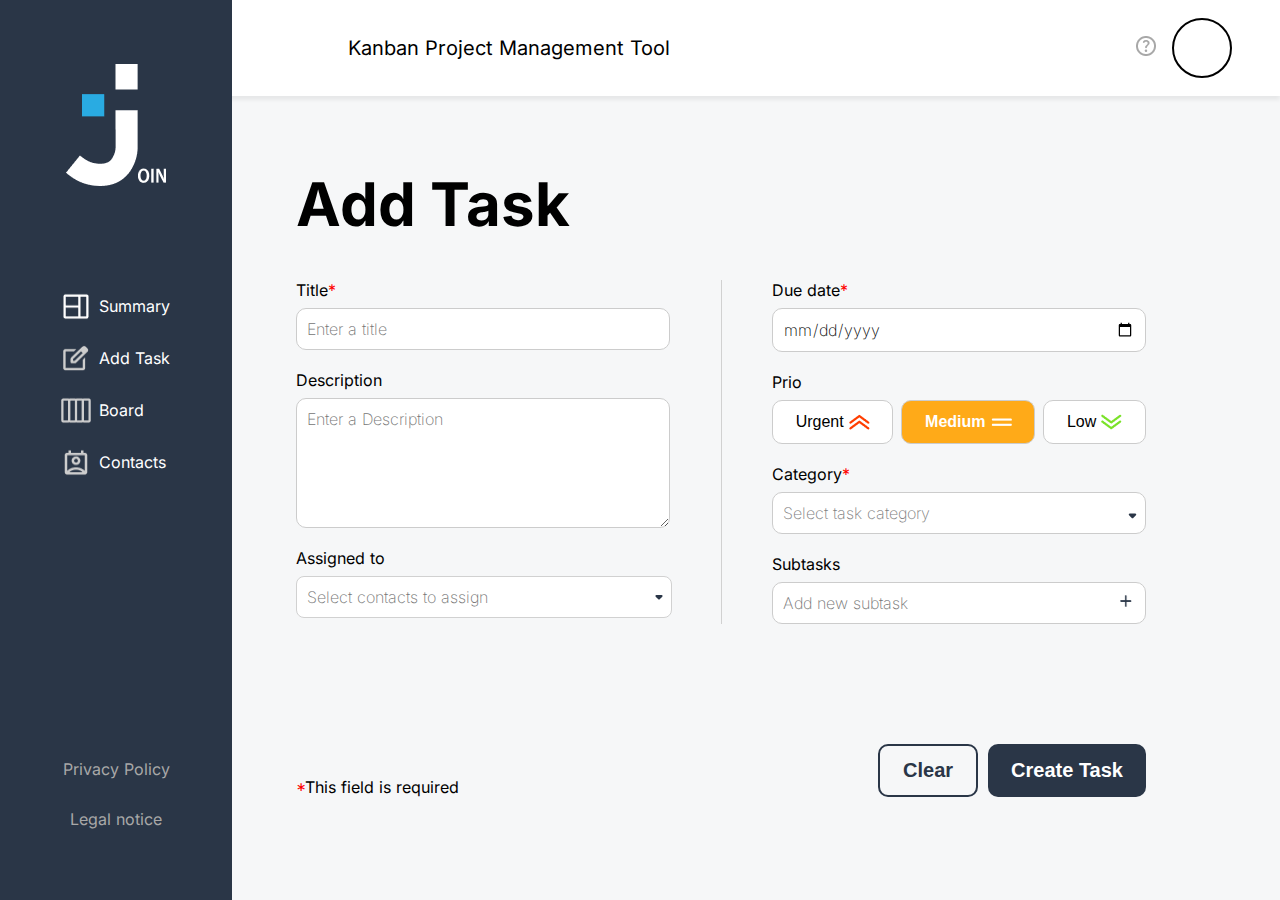
==== html/addTask.html @ 67358643 "contacts responsive anpassung" ====
<!DOCTYPE html>
<html lang="en">

<head>
    <meta charset="UTF-8">
    <meta name="viewport" content="width=device-width, initial-scale=1.0">
    <link rel="icon" type="image/png" href="../assets/img/logo_white.png" />
    <link rel="stylesheet" href="../standard.css">
    <link rel="stylesheet" href="../css/header.css">
    <link rel="stylesheet" href="../css/sidebar.css">
    <link rel="stylesheet" href="../css/fonts.css">
    <link rel="stylesheet" href="../css/addTask.css">
    <link rel="stylesheet" href="../responsiv/addTask_responsiv.css">
    <link rel="stylesheet" href="../responsiv/header_responsiv.css">
    <link rel="stylesheet" href="../responsiv/sidebar_responsiv.css">
    <script defer src="../script/include.js"></script>
    <script defer src="../script/sidebar.js"></script>
    <script defer src="../script/addTask.js"></script>
    <script src="../templates/addTask_templates.js"></script>
    <script src="../script/database.js"></script>
    <script src="../script/header.js"></script>
    <title>Join</title>
</head>

<body onload="includeHTML(); init()">
    <header>
        <div w3-include-html="header.html"></div>
    </header>

    <aside>
        <div w3-include-html="sidebar.html"></div>
    </aside>

    <main>
        <section class="task-form-section">
            <div class="task-container">
                <h1 class="headline">Add Task</h2>
                <form name="taskForm">
                    <div class="form-left">
                        <div class="form-group">
                            <label for="title">Title<span class="required">*</span></label>
                            <input type="text" id="title" name="title" placeholder="Enter a title">
                        </div>
        
                        <div class="form-group">
                            <label for="description">Description</label>
                            <textarea id="description" name="description" placeholder="Enter a Description"></textarea>
                        </div>
        
                        <div class="form-group">
                            <label for="assigned">Assigned to</label>
                            <div id="inputAssigned" class="assigned-input d-flex-y">
                                <input id="assignedInput" onclick="assignedListToogle()" onkeyup="assignedSearch(); inputValueCheck()" placeholder="Select contacts to assign" type="text">
                                <img id="assignedImage" onclick="assignedListToogle()" src="../assets/icon/arrow_drop_downaa.svg" alt="Down">
                            </div>
                            <div id="assignedList" class="assigned-list d-none">

                            </div>
                            <div id="selectedUser" class="selectedUser d-none">
                                   
                            </div>
                        </div>
                    </div>
                    <div class="break-between"></div>
                    <div class="form-right">
                        <div class="form-group">
                            <label for="due-date">Due date<span class="required">*</span></label>
                            <input type="date" id="due-date" name="due-date" placeholder="dd/mm/yyyy" oninput="validateDate()" required>
                        </div>
                   
                        <div class="form-group">
                            <label>Prio</label>
                            <div class="prio-group">
                                <button onclick="changePrio('Urgent')" id="btn-urgent" type="button" class="prio d-flex">Urgent
                                    <img src="../assets/img/urgentsym.png" alt="">
                                </button>
                                <button onclick="changePrio('Medium')" id="btn-medium" type="button" class="prio d-flex">Medium
                                    <img src="../assets/img/mediumsym.png" alt="">
                                </button>
                                <button onclick="changePrio('Low')" id="btn-low" type="button" class="prio d-flex">Low
                                    <img src="../assets/img/lowsym.png" alt="">
                                </button>
                            </div>
                        </div>
                        
                        <div class="form-group">
                            <label for="category">Category<span class="required">*</span></label>
                            <select id="category" name="category" required>
                                <option value="" disabled selected>Select task category</option>
                                <option>User Story</option>
                                <option>Technical Task</option>
                            </select>
                        </div>
        
                        <div class="form-group-subtask">
                            <label for="subtasks">Subtasks</label>
                            <div class="subtask-connect">
                                <input type="text" id="subtasks" name="subtasks" placeholder="Add new subtask" onclick="showSubtaskActionButtons()">
                                <div class="subtask-img">
                                    <img id="plus-icon" src="../assets/img/plusicon.png" alt="Add subtask" onclick="showSubtaskActionButtons()">
                                    <div id="subtask-action-buttons" style="display:none;">
                                        <img src="../assets/img/check.png" alt="Save subtask" onclick="addSubtask()">
                                        <div class="small-break-between"></div>
                                        <img src="../assets/img/close.svg" alt="Clear input" onclick="clearSubtaskInput()">
                                    </div>
                                </div>
                            </div>
                            <ul id="subtask-list"></ul>
                        </div>
                    </div>
                </form>
                <div class="addtask-footer">
                    <div><span class="required">*</span><span>This field is required</span></div>
                    <div class="form-actions">
                        <button type="button" class="clear" onclick="clearForm()">Clear</button>
                        <button type="submit" class="create-task" onclick="submitForm()">Create Task</button>
                    </div>
                </div>
            </div>
        </section>
    </main>
    <div id="success-popup" class="popup d-none">
        <div class="popup-content">
            <p>Task added to board</p><img src="../assets/icon/board.png" alt="">
        </div>
    </div>
</body>
</html>
---- standard.css ----
body {
  margin: 0;
  box-sizing: border-box;
  scroll-behavior: smooth;
  background-color: var(--lightgrey);
  font-family: 'Inter', sans-serif;
}

:root {
  --darkblue: #2a3647;
  --darkblueMenu: #091931;
  --lightblue: #29abe2;
  --blue: #0038ff;
  --bluelight: #1fd7c1;
  --textwhite: #ffffff;
  --textblack: #000000;
  --middlegrey: #d1d1d1;
  --lightgrey: #f6f7f8;
  --red: #ff3d00;
  --bluehover: #29ABE2;
  --green: #7ae229;
  --orange: #ffa800;
  --grey: #A8A8A8;
  --bluegrey: #2e3d51;
}


.headerline {
  font-size: 60px;
  font-weight: 700;
}

.btn {
  border-radius: 10px;
  padding-left: 8px;
  padding-right: 8px;
}

.d-flex {
  display: flex;
  justify-content: center;
  align-items: center;
}

.width100 {
  width: 100%;
}

.height100 {
  height: 100%;
}

.d-flex-x {
  display: flex;
  justify-content: center;
}

.d-flex-y {
  display: flex;
  align-items: center;
}

.d-none {
  display: none !important;
}

.border-unset {
  border: unset;
}

.padding-left20 {
  padding-left: 20px;
}

.padding-right20 {
  padding-right: 20px;
}

.padding20 {
  padding: 20px;
}

.margin0 {
  margin: 0;
}

a {
  text-decoration: none;
}

.headline {
  font-size: 60px;
  font-weight: 700;
}

content {
  max-width: 1440px;
}

body {
  --sb-track-color: transparent;
  --sb-thumb-color: var(--middlegrey);
  --sb-size: 5px;
  --sb-horizontal-size: 5px;
}

body::-webkit-scrollbar {
  width: var(--sb-size);
  height: var(--sb-horizontal-size);
}

body::-webkit-scrollbar-track {
  background: var(--sb-track-color);
  border-radius: 0px;
}

body::-webkit-scrollbar-thumb {
  background: var(--sb-thumb-color);
  border-radius: 16px;
}

::-webkit-scrollbar {
  width: var(--sb-size);
  height: var(--sb-horizontal-size);
}

::-webkit-scrollbar-track {
  background: var(--sb-track-color);
  border-radius: 0px;
}

::-webkit-scrollbar-thumb {
  background: var(--middlegrey);
  border-radius: 16px;
}

@supports not selector(::-webkit-scrollbar) {
  body {
    scrollbar-color: var(--sb-thumb-color) var(--sb-track-color);
  }
}
---- css/header.css ----
.header-content {
    display: flex;
    justify-content: space-between;
    align-items: center;
    height: 96px;
    padding-right: 40px;
    padding-left: 348px;
    box-shadow: 0px 4px 4px 0px #00000010;
    background-color: var(--textwhite);
}

.header-content {
    font-size: 20px;
    font-weight: 400;
    color: black;
}



.mobile-logo {
    display: none;
}

.header-right {
    display: flex;
    align-items: center;
    width: 104px;
    height: 56px;
    gap: 16px;
    cursor: pointer;
}

.header-right img:hover {
    transform: scale(1.2);
}

.user-letter {
    display: flex;
    justify-content: center;
    align-items: center;
    border: 2px solid black;
    border-radius: 100%;
    width: 56px;
    height: 56px;
}

.user-letter:hover {
    background-color: var(--lightgrey);
}

.user-letter h2 {
    display: flex;
    justify-content: center;
    align-items: center;
    width: 28px;
    height: 14px;
    color: #29ABE2;
    font-size: 24px;
}

.logout-menu {
    position: absolute;
    right: 20px;
    display: flex;
    flex-direction: column;
    align-items: center;
    gap: 8px;
    background-color: var(--darkblue);
    padding: 10px;
    border-radius: 15px 0px 15px 15px;
    z-index: 1000;
}

.logout {
    width: 150px;
    text-align: center;
    padding: 8px 16px;
}

.show-logout-mobile {
    position: absolute;
    right: 20px;
    display: flex;
    flex-direction: column;
    align-items: center;
    gap: 8px;
    background-color: var(--darkblue);
    padding: 10px;
    border-radius: 15px 0px 15px 15px;
    animation: show 0.5s ease 0s 1 normal forwards;
}

@keyframes show {
    0% {
        opacity: 0;
        transform: translateX(100%);
    }

    100% {
        opacity: 1;
        transform: translateX(0);
    }
}

.exit-logout-mobile {
    animation: end 0.5s ease 0s 1 normal forwards;
}

@keyframes end {
    0% {
        opacity: 1;
        transform: translateX(0px);
    }

    100% {
        opacity: 0;
        transform: translateX(100%);
    }
}

.logout:hover {
    background-color: var(--bluegrey);
}

.logout a {
    width: 100%;
    font-weight: 400;
    color: var(--grey);
    cursor: pointer;
}
---- css/sidebar.css ----
.sidebar-content {
  position: fixed;
  top: 0;
  display: flex;
  flex-direction: column;
  justify-content: space-between;
  align-items: center;
  width: 232px;
  height: 100vh;
  background-color: var(--darkblue);
}

.sidebar-guest {
  position: fixed;
  top: 0;
  display: flex;
  flex-direction: column;
  justify-content: space-between;
  align-items: center;
  width: 232px;
  height: 100vh;
  background-color: var(--darkblue);
}

.logo {
  flex-direction: column;
  gap: 90px;
  padding-top: 64px;
}

.sidebar-menu {
  width: 100%;
  gap: 15px;
  padding: 0;
}

.menu-content {
  display: flex;
  align-items: center;
  color: var(--textwhite);
  gap: 8px;
  width: 100%;
}

.menu-content:hover {
  background-color: var(--bluegrey);
}

.active {
  background-color: #091931 !important;
  color: white;
}

.menu-content img {
  width: 30px;
  height: 30px;
}

.menu-content p {
  width: 72px;
  font-size: 16px;
  font-weight: 400;
}

.info {
  flex-direction: column;
  gap: 15px;
  padding-bottom: 64px;
}

.info a {
  display: flex;
  align-items: center;
  justify-content: center;
  width: 100%;
  height: 35px;
  font-size: 16px;
  font-weight: 400;
  color: var(--grey);
}

.info p {
  margin: 0;
  font-size: 16px;
  font-weight: 400;
}

.info p:hover {
  color: var(--lightblue);
  transform: scale(1.06);
}
---- css/fonts.css ----
/* inter-200 - latin */
@font-face {
    font-display: swap;
    /* Check https://developer.mozilla.org/en-US/docs/Web/CSS/@font-face/font-display for other options. */
    font-family: 'Inter';
    font-style: normal;
    font-weight: 200;
    src: url('../assets/fonts/inter-v18-latin-200.eot');
    /* IE9 Compat Modes */
    src: url('../assets/fonts/inter-v18-latin-200.eot?#iefix') format('embedded-opentype'),
        /* IE6-IE8 */
        url('../assets/fonts/inter-v18-latin-200.woff2') format('woff2'),
        /* Chrome 36+, Opera 23+, Firefox 39+, Safari 12+, iOS 10+ */
        url('../assets/fonts/inter-v18-latin-200.woff') format('woff'),
        /* Chrome 5+, Firefox 3.6+, IE 9+, Safari 5.1+, iOS 5+ */
        url('../assets/fonts/inter-v18-latin-200.ttf') format('truetype'),
        /* Chrome 4+, Firefox 3.5+, IE 9+, Safari 3.1+, iOS 4.2+, Android Browser 2.2+ */
        url('../assets/fonts/inter-v18-latin-200.svg#Inter') format('svg');
    /* Legacy iOS */
}

/* inter-regular - latin */
@font-face {
    font-display: swap;
    /* Check https://developer.mozilla.org/en-US/docs/Web/CSS/@font-face/font-display for other options. */
    font-family: 'Inter';
    font-style: normal;
    font-weight: 400;
    src: url('../assets/fonts/inter-v18-latin-regular.eot');
    /* IE9 Compat Modes */
    src: url('../assets/fonts/inter-v18-latin-regular.eot?#iefix') format('embedded-opentype'),
        /* IE6-IE8 */
        url('../assets/fonts/inter-v18-latin-regular.woff2') format('woff2'),
        /* Chrome 36+, Opera 23+, Firefox 39+, Safari 12+, iOS 10+ */
        url('../assets/fonts/inter-v18-latin-regular.woff') format('woff'),
        /* Chrome 5+, Firefox 3.6+, IE 9+, Safari 5.1+, iOS 5+ */
        url('../assets/fonts/inter-v18-latin-regular.ttf') format('truetype'),
        /* Chrome 4+, Firefox 3.5+, IE 9+, Safari 3.1+, iOS 4.2+, Android Browser 2.2+ */
        url('../assets/fonts/inter-v18-latin-regular.svg#Inter') format('svg');
    /* Legacy iOS */
}

/* inter-600 - latin */
@font-face {
    font-display: swap;
    /* Check https://developer.mozilla.org/en-US/docs/Web/CSS/@font-face/font-display for other options. */
    font-family: 'Inter';
    font-style: normal;
    font-weight: 600;
    src: url('../assets/fonts/inter-v18-latin-600.eot');
    /* IE9 Compat Modes */
    src: url('../assets/fonts/inter-v18-latin-600.eot?#iefix') format('embedded-opentype'),
        /* IE6-IE8 */
        url('../assets/fonts/inter-v18-latin-600.woff2') format('woff2'),
        /* Chrome 36+, Opera 23+, Firefox 39+, Safari 12+, iOS 10+ */
        url('../assets/fonts/inter-v18-latin-600.woff') format('woff'),
        /* Chrome 5+, Firefox 3.6+, IE 9+, Safari 5.1+, iOS 5+ */
        url('../assets/fonts/inter-v18-latin-600.ttf') format('truetype'),
        /* Chrome 4+, Firefox 3.5+, IE 9+, Safari 3.1+, iOS 4.2+, Android Browser 2.2+ */
        url('../assets/fonts/inter-v18-latin-600.svg#Inter') format('svg');
    /* Legacy iOS */
}

/* inter-700 - latin */
@font-face {
    font-display: swap;
    /* Check https://developer.mozilla.org/en-US/docs/Web/CSS/@font-face/font-display for other options. */
    font-family: 'Inter';
    font-style: normal;
    font-weight: 700;
    src: url('../assets/fonts/inter-v18-latin-700.eot');
    /* IE9 Compat Modes */
    src: url('../assets/fonts/inter-v18-latin-700.eot?#iefix') format('embedded-opentype'),
        /* IE6-IE8 */
        url('../assets/fonts/inter-v18-latin-700.woff2') format('woff2'),
        /* Chrome 36+, Opera 23+, Firefox 39+, Safari 12+, iOS 10+ */
        url('../assets/fonts/inter-v18-latin-700.woff') format('woff'),
        /* Chrome 5+, Firefox 3.6+, IE 9+, Safari 5.1+, iOS 5+ */
        url('../assets/fonts/inter-v18-latin-700.ttf') format('truetype'),
        /* Chrome 4+, Firefox 3.5+, IE 9+, Safari 3.1+, iOS 4.2+, Android Browser 2.2+ */
        url('../assets/fonts/inter-v18-latin-700.svg#Inter') format('svg');
    /* Legacy iOS */
}

/* inter-800 - latin */
@font-face {
    font-display: swap;
    /* Check https://developer.mozilla.org/en-US/docs/Web/CSS/@font-face/font-display for other options. */
    font-family: 'Inter';
    font-style: normal;
    font-weight: 800;
    src: url('../assets/fonts/inter-v18-latin-800.eot');
    /* IE9 Compat Modes */
    src: url('../assets/fonts/inter-v18-latin-800.eot?#iefix') format('embedded-opentype'),
        /* IE6-IE8 */
        url('../assets/fonts/inter-v18-latin-800.woff2') format('woff2'),
        /* Chrome 36+, Opera 23+, Firefox 39+, Safari 12+, iOS 10+ */
        url('../assets/fonts/inter-v18-latin-800.woff') format('woff'),
        /* Chrome 5+, Firefox 3.6+, IE 9+, Safari 5.1+, iOS 5+ */
        url('../assets/fonts/inter-v18-latin-800.ttf') format('truetype'),
        /* Chrome 4+, Firefox 3.5+, IE 9+, Safari 3.1+, iOS 4.2+, Android Browser 2.2+ */
        url('../assets/fonts/inter-v18-latin-800.svg#Inter') format('svg');
    /* Legacy iOS */
}
---- css/addTask.css ----
.task-container {
    display: flex;
    justify-content: space-between;
    border-radius: 10px;
    width: 1000px;
    flex-direction: column;
}

main {
    margin-left: 232px;
    padding: 32px 64px;
    max-width: 1440px;
}

form {
    display: flex;
    justify-content: space-between;
    width: 100%;
}

.form-left, .form-right {
    display: flex;
    flex-direction: column;
    gap: 20px;
    width: 44%;
}

.form-group {
    display: flex;
    flex-direction: column;
    position: relative;
}

.form-group select {
    appearance: none;
    -webkit-appearance: none; 
    -moz-appearance: none; 
    background: url('../assets/icon/arrow_drop_downaa.svg') no-repeat right 10px;
    background-size: 25px; 
    padding: 10px; 
    border-radius: 10px; 
    cursor: pointer; 
    background-color: white;
    color: grey;
}

.form-group select:focus {
    outline: none;
}

.form-group-subtask {
    display: flex;
    flex-direction: column;
    position: relative;
}

.form-actions {
    display: flex;
    justify-content: flex-end;
    gap: 10px;
    margin-top: 30px;
}

.assigned-input {
    width: 100%;
    background-color: var(--textwhite);
    border: 1px solid var(--middlegrey);
    border-radius: 8px;
}

.assigned-input input {
    width: 95%;
    border: none;
}

.assigned-list {
    max-height: 200px;
    height: auto;
    overflow-y: auto;
    background-color: var(--textwhite);
    border-radius: 0px 0px 8px 8px;
    position: absolute;
    top: 100%;
    left: 0;
    width: 100%;
    z-index: 10;
    box-shadow: 0 4px 8px rgba(0, 0, 0, 0.1);
}

.assigned-content {
    display: flex;
    justify-content: space-between;
    align-items: center;
    padding: 2px 12px;
}

.assigned-content:hover {
    background-color: var(--lightgrey);
}

.assigned-user {
    display: flex;
    align-items: center;
    gap: 18px;
}

.assigned-initital {
    width: 32px;
    height: 32px;
    border-radius: 100%;
    color: var(--textwhite);
}

.selectedUser {
    display: flex;
    padding-top: 8px;
    gap: 4px;
}

input[type="checkbox"] {
    display: none;
}

.user-checkbox {
    display: inline-block;
    width: 18px;
    height: 18px;
    background-image: url('../assets/img/checkbox.png');
    background-size: cover;
    cursor: pointer;
}

input[type="checkbox"]:checked+.user-checkbox {
    background-image: url('../assets/img/checkbox-checked.png');
}

label {
    font-weight: 400;
    margin-bottom: 8px;
}

input, select, textarea {
    padding: 10px;
    border: 1px solid #ccc;
    border-radius: 10px;
    font-size: 16px;
    font-family: 'Inter', sans-serif;
    font-weight: 200;
    cursor: pointer;
}

input:hover, select:hover, textarea:hover {
    border: 1px solid grey;
}

textarea {
    resize: vertical;
}

.prio-group {
    display: flex;
    justify-content: space-between;
    flex-direction: row;
    gap: 8px;
}

.prio {
    flex-grow: 1;
    padding: 12px;
    border: 1px solid #ccc;
    border-radius: 10px;
    cursor: pointer;
    text-align: center;
    background-color: white;
    font-size: 16px;
}

.prio img {
    margin-left: 5px;
}

.prio-group button:hover{
    box-shadow: 0 4px 8px rgba(0, 0, 0, 0.2), 0 6px 20px rgba(0, 0, 0, 0.19);
    transform: translateY(-1px); 
    transition: box-shadow 0.3s ease, transform 0.3s ease;
}


button.clear {
    background-color: var(--lightgrey);
    border: 2px solid var(--darkblue);
    color: var(--darkblue);
    padding: 13px 23px;
    border-radius: 10px;
    cursor: pointer;
    font-size: 20px;
    font-weight: 600;
}

button.clear:hover {
    color: var(--lightblue);
    border: 2px solid var(--lightblue);
    box-shadow: 0 4px 8px rgba(0, 0, 0, 0.2), 0 6px 20px rgba(0, 0, 0, 0.19);
    transform: translateY(-1px); 
    transition: box-shadow 0.3s ease, transform 0.3s ease;
}

.add-task-btn {
    display: flex;
}

button.create-task {
    background-color: var(--darkblue);
    color: white;
    padding: 13px 23px;
    border-radius: 10px;
    border: none;
    cursor: pointer;
    font-size: 20px;
    font-weight: 600;
}

button.create-task:hover {
    background-color: var(--lightblue);
    box-shadow: 0 4px 8px rgba(0, 0, 0, 0.2), 0 6px 20px rgba(0, 0, 0, 0.19);
    transform: translateY(-1px); 
    transition: box-shadow 0.3s ease, transform 0.3s ease;
}

.break-between {
    width: 1px;               
    background-color: var(--middlegrey);         
    margin: 0 0; 
}

.small-break-between {
    height: 14px; 
    border-left: 1px solid var(--middlegrey); 
    margin: 0 10px;
    display: inline-block; 
}

#description {
    height: 108px;
}

.required {
    color: red;
}

.addtask-footer {
    display: flex;
    justify-content: space-between;
    align-items: flex-end;
    padding-top: 90px;
}

.popup {
    position: fixed;
    top: 0;
    left: 0;
    width: 100%;
    height: 100%;
    background-color: rgba(0, 0, 0, 0.5);
    display: flex;
    justify-content: center;
    align-items: center;
    z-index: 1000;
}

.popup-content {
    background: var(--darkblue);
    color: white;
    padding: 20px;
    border-radius: 8px;
    text-align: center;
    display: flex;
    align-items: center;
    justify-content: center;
    flex-direction: row;
}

.popup-content img {
   height: 24px;
   width: auto;
   display: flex;
   padding-left: 10px;
}

#assignedInput {
    border: none;
}

#subtask-list {
    position: absolute;
    top: 100%;
    left: 0;
    width: 90%;
    background-color: var(--lightgrey);
    z-index: 10; 
    max-height: 70px; 
    overflow-y: auto; 
}

#subtask-list li {
    position: relative;
}

#subtask-list li.edit-mode button {
    display: inline-block; 
}

#subtask-list li button {
    display: none;
}

#subtask-list li:hover button {
    display: inline-block;
}

.subtask-edit-container {
    position: relative;
    display: flex;
    align-items: center;
    border-bottom: 1px solid var(--lightblue); 
}

.edit-subtask-input {
    width: 100%;
    height: 16px;
    border: none;
    border-radius: 0% !important;
    padding-right: 30px;
    box-sizing: border-box;
    outline: none;
}

.edit-subtask-input:hover {
    border: none;
}

.subtask-buttons {
    position: absolute;
    right: 10px; 
    display: flex;
}

.subtask-buttons img {
    height: 14px;
    cursor: pointer;
}

.subtask-button {
    border: inherit;
}

.subtask-edit-container button {
    background-color: white !important;
}

.subtask-edit-container button:hover {
    background-color: var(--middlegrey) !important;
    border-radius: 50%;
}

.subtask-item:hover .subtask-buttons {
    display: flex; 
}

.subtask-item button {
    background-color: rgb(228, 228, 228);
}

.subtask-connect {
    position: relative;
    display: flex;
    align-items: center;
}

.subtask-connect input {
    width: 100%;
    box-sizing: border-box;
}

.subtask-img {
    position: absolute;
    right: 10px;
    top: 50%;
    transform: translateY(-50%);
    cursor: pointer;
}

.subtask-img img {
    width: 20px;
    height: 20px;
}

.subtask-img img:hover {
    background-color: rgb(228, 228, 228);
    border-radius: 50%;
}

li:hover {
    background-color: rgb(228, 228, 228);
}

#subtask-action-buttons img{
    height: 10px;
    width: auto;
}

#subtask-action-buttons img:hover{
    background-color: var(--middlegrey);
    border-radius: 30%
}

.edit-check img{
    height: 10px;
    width: auto;
}
---- responsiv/addTask_responsiv.css ----
@media (max-width: 1300px) {
    .task-container {
        width: 850px;
    }

}

@media (max-width: 1150px) {
    form {
        flex-direction: column;
    }

    .task-container {
        width: auto;
    }

    .form-left, .form-right, .addtask-footer {
        width: 100%;
    }

}

@media (max-width: 1000px) {
    main {
        margin-left: 0;
    }

    section {
        height: calc(100vH - 240px);
    }
}

@media (max-width: 580px) {
    button.clear {
        display: none;
    }
}

@media (max-width: 480px) {
    .addtask-footer {
        flex-direction: column;
        align-items: flex-start;
        padding-bottom: 80px;
    }

    section {
        height: calc(100vH - 200px);
    }
}

@media (max-width: 480px) {
    main {
        padding: 10px;
    }
}

@media (max-width: 400px) {
    .prio {
        padding: 7px;
    }
}
---- responsiv/header_responsiv.css ----
@media (max-width: 1000px) {
  .header-headline {
    display: none;
  }

  .header-content {
    padding-right: 0px;
    padding-left: 20px;
    height: 72px;
  }

  .mobile-logo {
    display: block;
  }

  .mobile-logo img {
    height: 40px;
  }

  .header-right {
    width: 80px;
    justify-content: center;
  }

  .header-right a {
    display: none;
  }

  .user-letter {
    width: 40px;
    height: 40px;
  }

  .show-logout-mobile {
    top: 77px;
  }

  h2#user-initial {
    font-size: 20px;
  }
}
---- responsiv/sidebar_responsiv.css ----
@media (max-width: 1000px) {
  .sidebar-section {
    position: fixed;
    bottom: 0;
    width: 100%;
    height: 70px;
    z-index: 1;
    background-color: var(--darkblue);
  }

  .sidebar-guest {
    display: none;
  }
  
  .sidebar-content {
    position: absolute;
    bottom: 0;
    width: 100%;
    height: 100%;
  }

  .image-sidebar {
    display: none;
  }

  .logo {
    padding: 0;
    height: 100%;
  }

  .sidebar-menu {
    display: flex;
    align-items: center;
    height: 100%;
  }

  .menu-link p {
    margin: 0;
  }

  .info p {
    margin: 0;
  }

  .menu-link {
    display: flex;
    justify-content: center;
    height: 100%;
  }

  .menu-content {
    display: flex;
    flex-direction: column;
    width: 50%;
    height: 100%;
    gap: 8px;
    border-radius: 14px;
  }

  .menu-content p {
    margin: 0;
    text-align: center;
  }

  .menu-content:hover {
    background-color: inherit;
  }

  .info {
    display: none;
  }

}

@media (max-width: 780px) {
  .menu-content {
    width: 70%;
  }
}

@media (max-width: 500px) {
  .menu-content {
    width: 100%;
  }
}

@media (max-width: 400px) {
  .sidebar-menu {
    gap: 0;
  }

  .menu-content img {
    width: 25px;
    height: 25px;
  }

  .menu-content p {
    font-size: 13px;
  }
}
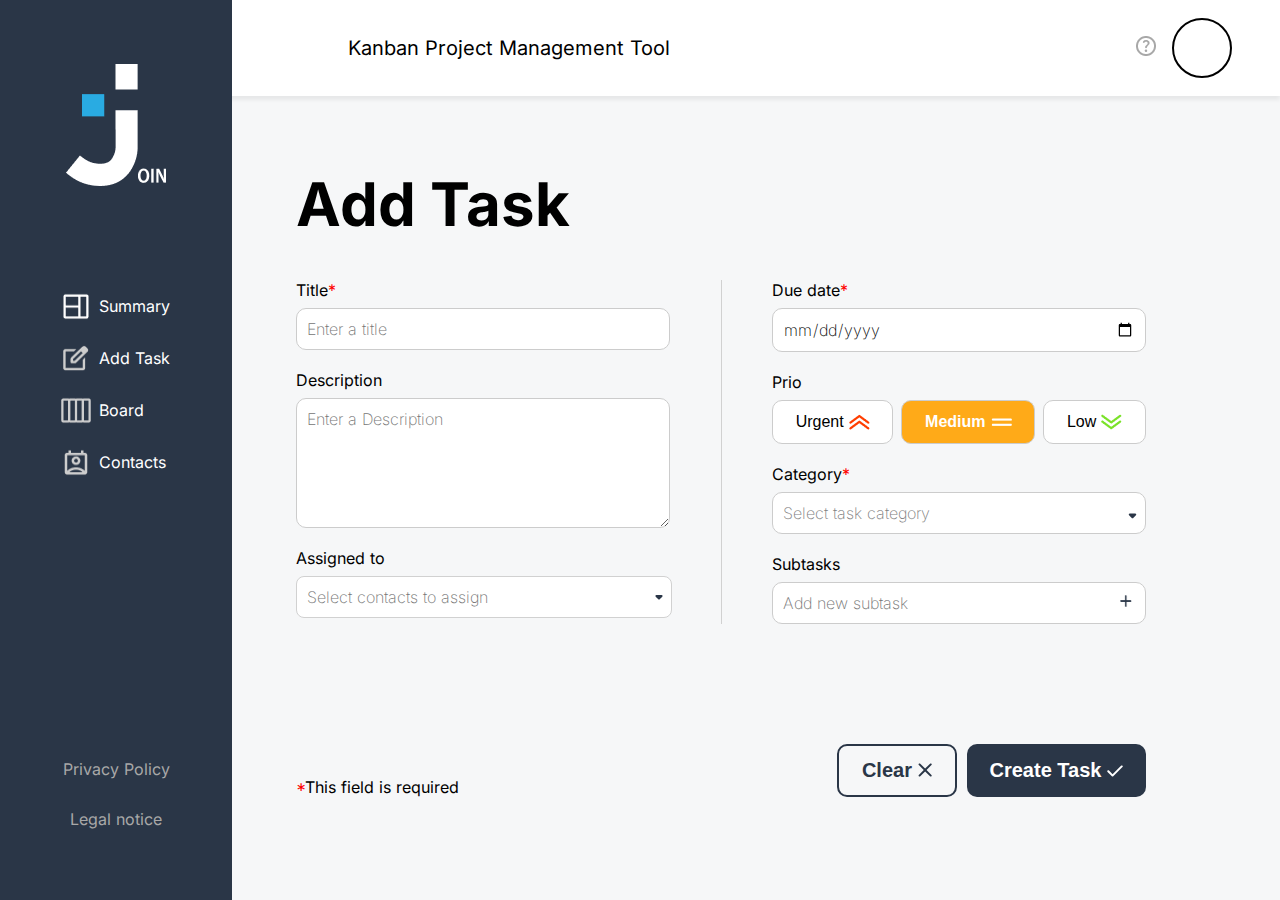
==== commit 1b37fdfa: "form validation und button icons" ====
--- a/html/addTask.html
+++ b/html/addTask.html
@@ -112,8 +112,8 @@
                 <div class="addtask-footer">
                     <div><span class="required">*</span><span>This field is required</span></div>
                     <div class="form-actions">
-                        <button type="button" class="clear" onclick="clearForm()">Clear</button>
-                        <button type="submit" class="create-task" onclick="submitForm()">Create Task</button>
+                        <button type="button" class="clear" onmouseover="changeImage(this, 'hover')" onmouseout="changeImage(this, 'default')" onclick="clearForm()">Clear <img src="../assets/img/close.svg" alt=""></button>
+                        <button type="submit" class="create-task" onclick="submitForm()">Create Task <img src="../assets/img/check-white.svg" alt=""></button>
                     </div>
                 </div>
             </div>
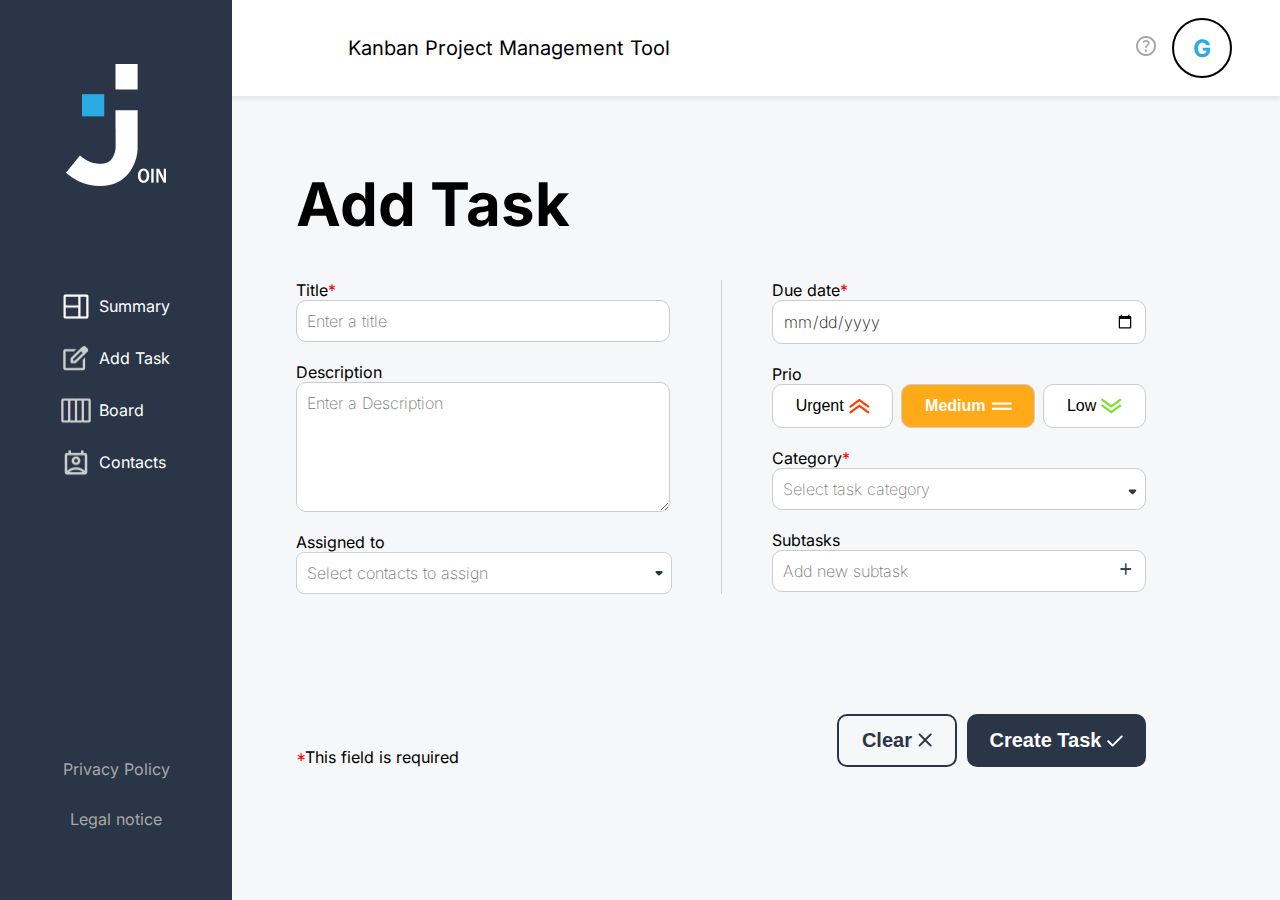
==== commit 192d1c13: "css addtask stopwiggel" ====
--- a/html/addTask.html
+++ b/html/addTask.html
@@ -38,17 +38,17 @@
                 <form name="taskForm">
                     <div class="form-left">
                         <div class="form-group">
-                            <label for="title">Title<span class="required">*</span></label>
+                            <span for="title">Title<span class="required">*</span></span>
                             <input type="text" id="title" name="title" placeholder="Enter a title">
                         </div>
         
                         <div class="form-group">
-                            <label for="description">Description</label>
+                            <span for="description">Description</span>
                             <textarea id="description" name="description" placeholder="Enter a Description"></textarea>
                         </div>
         
                         <div class="form-group">
-                            <label for="assigned">Assigned to</label>
+                            <span for="assigned">Assigned to</span>
                             <div id="inputAssigned" class="assigned-input d-flex-y">
                                 <input id="assignedInput" onclick="assignedListToogle()" onkeyup="assignedSearch(); inputValueCheck()" placeholder="Select contacts to assign" type="text">
                                 <img id="assignedImage" onclick="assignedListToogle()" src="../assets/icon/arrow_drop_downaa.svg" alt="Down">
@@ -64,12 +64,12 @@
                     <div class="break-between"></div>
                     <div class="form-right">
                         <div class="form-group">
-                            <label for="due-date">Due date<span class="required">*</span></label>
+                            <span for="due-date">Due date<span class="required">*</span></span>
                             <input type="date" id="due-date" name="due-date" placeholder="dd/mm/yyyy" oninput="validateDate()" required>
                         </div>
                    
                         <div class="form-group">
-                            <label>Prio</label>
+                            <span>Prio</span>
                             <div class="prio-group">
                                 <button onclick="changePrio('Urgent')" id="btn-urgent" type="button" class="prio d-flex">Urgent
                                     <img src="../assets/img/urgentsym.png" alt="">
@@ -84,7 +84,7 @@
                         </div>
                         
                         <div class="form-group">
-                            <label for="category">Category<span class="required">*</span></label>
+                            <span for="category">Category<span class="required">*</span></span>
                             <select id="category" name="category" required>
                                 <option value="" disabled selected>Select task category</option>
                                 <option>User Story</option>
@@ -93,7 +93,7 @@
                         </div>
         
                         <div class="form-group-subtask">
-                            <label for="subtasks">Subtasks</label>
+                            <span for="subtasks">Subtasks</span>
                             <div class="subtask-connect">
                                 <input type="text" id="subtasks" name="subtasks" placeholder="Add new subtask" onclick="showSubtaskActionButtons()">
                                 <div class="subtask-img">
--- a/css/addTask.css
+++ b/css/addTask.css
@@ -113,9 +113,13 @@
 
 .selectedUser {
     display: flex;
-    padding-top: 8px;
     gap: 4px;
-}
+    position: absolute;
+    top: 75px;
+    left: 0;
+    z-index: 10;
+}
+
 
 input[type="checkbox"] {
     display: none;
--- a/responsiv/addTask_responsiv.css
+++ b/responsiv/addTask_responsiv.css
@@ -18,6 +18,12 @@
         width: 100%;
     }
 
+    .selectedUser {
+        position: static;
+        padding-top: 8px;
+        padding-bottom: 8px;
+    }
+
 }
 
 @media (max-width: 1000px) {
@@ -26,7 +32,12 @@
     }
 
     section {
-        height: calc(100vH - 240px);
+        height: calc(100vH - 142px);
+    }
+
+    .break-between {
+        padding: 10px;
+        background-color: var(--lightgrey);
     }
 }
 
